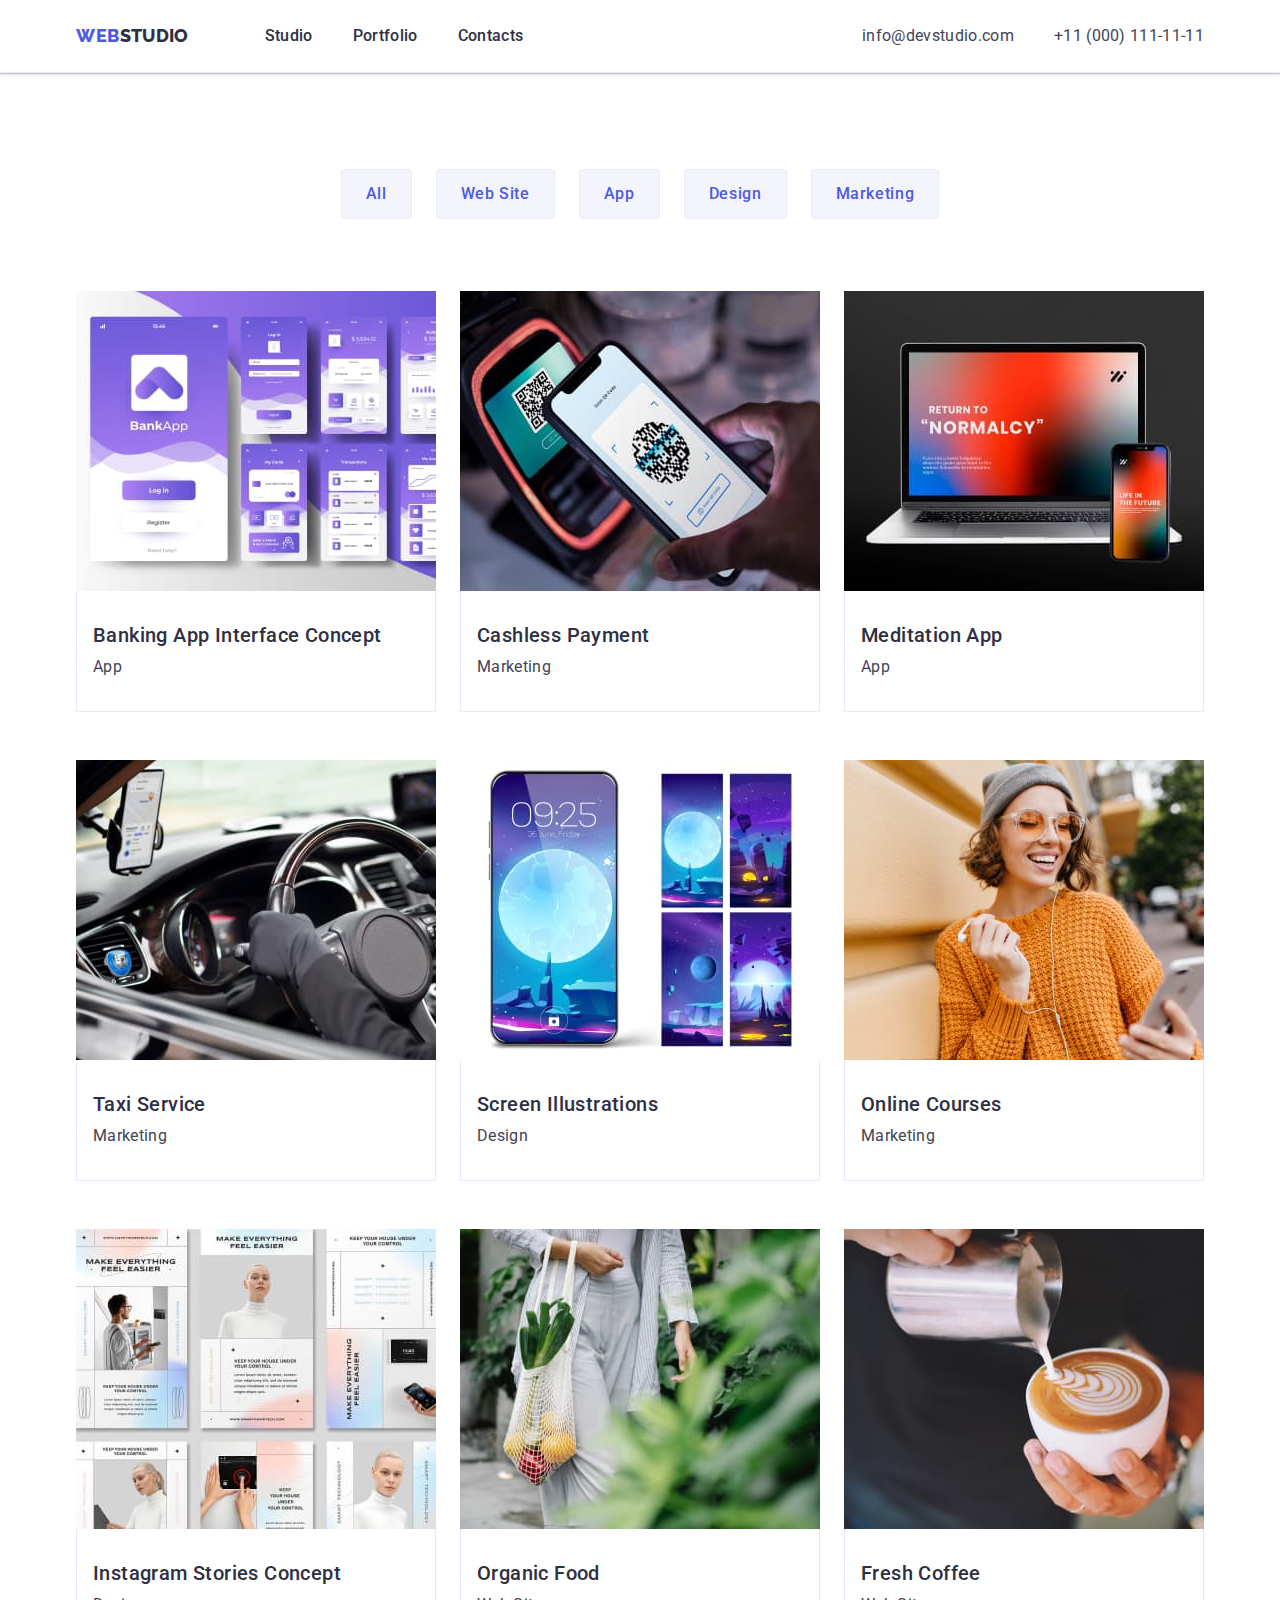
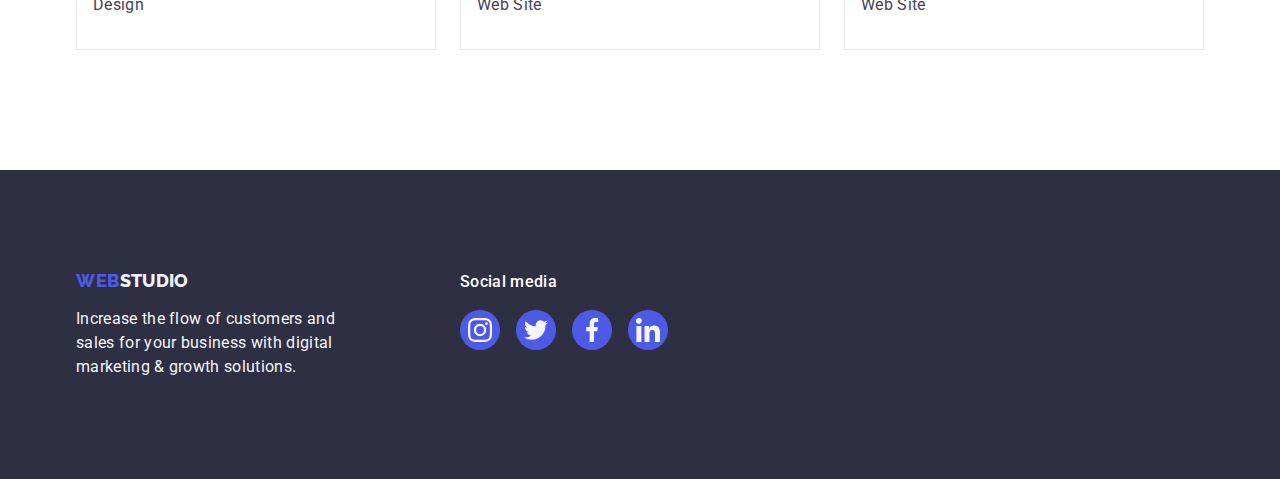
==== portfolio.html @ 87590212 "Initial commit" ====
<!DOCTYPE html>
<html lang="en">
  <head>
    <meta charset="UTF-8" />
    <meta http-equiv="X-UA-Compatible" content="IE=edge" />
    <meta name="viewport" content="width=device-width, initial-scale=1.0" />
    <title>Document</title>
    <!-- typografy -->
    <link rel="preconnect" href="https://fonts.googleapis.com" />
    <link rel="preconnect" href="https://fonts.gstatic.com" crossorigin />
    <link
      href="https://fonts.googleapis.com/css2?family=Raleway:wght@800&family=Roboto:wght@400;500;700&display=swap"
      rel="stylesheet"
    />
    <!-- styles -->
    <link
      href="https://cdn.jsdelivr.net/npm/modern-normalize@1.1.0/modern-normalize.min.css"
      rel="stylesheet"
    />
    <link rel="stylesheet" href="./css/styles.css" />
  </head>
  <!-- Body -->
  <body>
    <!-- Header -->
    <header class="header">
      <div class="container header-content">
        <nav class="header-content">
          <a class="link logo" href="./index.html"
            >Web<span class="logo-studio">Studio</span></a
          >

          <ul class="list menu">
            <li class="list-item">
              <a class="header-nav link" href="./index.html">Studio</a>
            </li>
            <li class="list-item">
              <a class="header-nav link" href="./portfolio.html">Portfolio</a>
            </li>
            <li class="list-item">
              <a class="header-nav link" href="">Contacts</a>
            </li>
          </ul>
        </nav>
        <address class="menu">
          <ul class="list menu">
            <li class="list-item">
              <a class="link link-address" href="mailto:info@devstudio.com"
                >info@devstudio.com</a
              >
            </li>
            <li class="list-item">
              <a class="link link-address" href="tel:+110001111111"
                >+11 (000) 111-11-11</a
              >
            </li>
          </ul>
        </address>
      </div>
    </header>

    <!-- Main content-->
    <main>
      <section class="section portfolio-section">
        <div class="container">
          <h1 class="hero-text visually-hidden">Portfolio</h1>

          <!-- buttons filters -->

          <ul class="list filter-btn-list">
            <li class="list-item">
              <button type="button" class="filter-btn">All</button>
            </li>
            <li class="list-item">
              <button type="button" class="filter-btn">Web Site</button>
            </li>
            <li class="list-item">
              <button type="button" class="filter-btn">App</button>
            </li>
            <li class="list-item">
              <button type="button" class="filter-btn">Design</button>
            </li>
            <li class="list-item">
              <button type="button" class="filter-btn">Marketing</button>
            </li>
          </ul>
          <!-- Portfolio cards -->
          <ul class="list portfolio-card-list">
            <li class="list-item project-cards">
              <a href="" class="link">
                <img
                  src="./images/portfolio_images/row1/img-1.jpg"
                  alt="some examples of interface of the app"
                />
                <div class="card-content card-content-portfolio">
                  <h2 class="hthird-text">Banking App Interface Concept</h2>
                  <p class="paragraph-txt">App</p>
                </div>
              </a>
            </li>
            <li class="list-item project-cards">
              <a href="" class="link">
                <img
                  src="./images/portfolio_images/row1/img-2.jpg"
                  alt="hand holding a phone near a terminal"
                />
                <div class="card-content card-content-portfolio">
                  <h2 class="hthird-text">Cashless Payment</h2>
                  <p class="paragraph-txt">Marketing</p>
                </div>
              </a>
            </li>
            <li class="list-item project-cards">
              <a href="" class="link">
                <img
                  src="./images/portfolio_images/row1/img-3.jpg"
                  alt="example of interface of the app on laptop and phone"
                />
                <div class="card-content card-content-portfolio">
                  <h2 class="hthird-text">Meditation App</h2>
                  <p class="paragraph-txt">App</p>
                </div>
              </a>
            </li>

            <li class="list-item project-cards">
              <a href="" class="link"
                ><img
                  src="./images/portfolio_images/row2/img-4.jpg"
                  alt="hand holding the steering wheel of the car"
                />
                <div class="card-content card-content-portfolio">
                  <h2 class="hthird-text">Taxi Service</h2>
                  <p class="paragraph-txt">Marketing</p>
                </div>
              </a>
            </li>

            <li class="list-item project-cards">
              <a href="" class="link"
                ><img
                  src="./images/portfolio_images/row2/img-5.jpg"
                  alt="phone screen with moon"
                />
                <div class="card-content card-content-portfolio">
                  <h2 class="hthird-text">Screen Illustrations</h2>
                  <p class="paragraph-txt">Design</p>
                </div>
              </a>
            </li>
            <li class="list-item project-cards">
              <a href="" class="link">
                <img
                  src="./images/portfolio_images/row2/img-6.jpg"
                  alt="girl watching course on phone and smiling"
                />
                <div class="card-content card-content-portfolio">
                  <h2 class="hthird-text">Online Courses</h2>
                  <p class="paragraph-txt">Marketing</p>
                </div>
              </a>
            </li>

            <li class="list-item project-cards">
              <a href="" class="link"
                ><img
                  src="./images/portfolio_images/row3/img-7.jpg"
                  alt="some examples of stories"
                />
                <div class="card-content card-content-portfolio">
                  <h2 class="hthird-text">Instagram Stories Concept</h2>
                  <p class="paragraph-txt">Design</p>
                </div>
              </a>
            </li>
            <li class="list-item project-cards">
              <a href="" class="link"
                ><img
                  src="./images/portfolio_images/row3/img-8.jpg"
                  alt="a bag with vegetables"
                />
                <div class="card-content card-content-portfolio">
                  <h2 class="hthird-text">Organic Food</h2>
                  <p class="paragraph-txt">Web Site</p>
                </div>
              </a>
            </li>
            <li class="list-item project-cards">
              <a href="" class="link"
                ><img
                  src="./images/portfolio_images/row3/img-9.jpg"
                  alt="process of latte art"
                />
                <div class="card-content card-content-portfolio">
                  <h2 class="hthird-text">Fresh Coffee</h2>
                  <p class="paragraph-txt">Web Site</p>
                </div>
              </a>
            </li>
          </ul>
        </div>
      </section>
    </main>

    <!-- footer -->
    <footer class="ft-properties">
      <div class="container">
        <div class="ft-description">
          <a class="link logo" href="./index.html"
            >Web<span class="logo-studio-sec">Studio</span></a
          >
          <p class="footer-text">
            Increase the flow of customers and sales for your business with
            digital marketing & growth solutions.
          </p>
        </div>
        <!-- soc media -->
        <div class="social-media">
          <p class="paragraph-txt">Social media</p>
          <ul class="soc-icons-list list">
            <li class="soc-icons-li-item">
              <a href="" class="soc-icons-item">
                <svg class="soc-icon" width="24" height="24">
                  <use href="./images/icon.svg#icon-instagram"></use>
                </svg>
              </a>
            </li>
            <li class="soc-icons-li-item">
              <a href="" class="soc-icons-item">
                <svg class="soc-icon" width="24" height="24">
                  <use href="./images/icon.svg#icon-twitter"></use>
                </svg>
              </a>
            </li>
            <li class="soc-icons-li-item">
              <a href="" class="soc-icons-item">
                <svg class="soc-icon" width="24" height="24">
                  <use href="./images/icon.svg#icon-facebook"></use>
                </svg>
              </a>
            </li>
            <li class="soc-icons-li-item">
              <a href="" class="soc-icons-item">
                <svg class="soc-icon" width="24" height="24">
                  <use href="./images/icon.svg#icon-linkedin"></use>
                </svg>
              </a>
            </li>
          </ul>
        </div>
      </div>
    </footer>
  </body>
</html>
---- css/styles.css ----
/*  General */  



h1, h2, h3, p {
        margin-top: 0;
        margin-bottom: 0;
}
ul,ol{
        margin-top: 0;
        margin-bottom: 0;
        padding-left: 0;
}

img{
        display: block;
}
 .container{
        width: 1158px;
        margin-left: auto;
        margin-right: auto;
        align-items: center;
        padding: 0 15px;
 } 

.section{
        padding-top: 120px;
        padding-bottom: 120px;
}
section:nth-child(3){
        padding-top: 0px;
}
button{
        cursor: pointer;

}
.visually-hidden {
        position: absolute;
        width: 1px;
        height: 1px;
        margin: -1px;
        border: 0;
        padding: 0;

        white-space: nowrap;
        clip-path: inset(100%);
        clip: rect(0 0 0 0);
        overflow: hidden;
}

:root{
/* .       COLORS */
--primary-brand: #4D5AE5;
--pressed-state: #404BBF;
--dark: #2E2F42;
--light: #F4F4FD;
--white-background:#FFFFFF;
--text: #434455;
--success: #31D0AA;
--subtle-text: #8E8F99;
--accent: #E7E9FC;
--modal-overlay: #2E2F42B2;
--modal-background:#FCFCFC;
}
body{
        font-family: "Roboto", sans-serif;
        font-size: 16px;
        color: var(--text);
        background-color: var(--white-background);
}
/* COMPONENTS */
.link{
text-decoration: none;
line-height: 1.5;
color: var(--primary-brand);
        letter-spacing: 0.02em;
}
.menu{
        gap: 40px;
        font-style: normal;
        margin-left: auto;
}
.list {
        list-style: none;
        display: flex;
        
}
.list-item{
background-color: var(--white-background);
}
.hsecond-text {
        font-style: normal;
        font-weight: 700;
        font-size: 36px;
        line-height: 1.1;
        text-align: center;
        letter-spacing: 0.02em;
        text-transform: capitalize;
        color: var(--dark);
        margin-bottom: 72px;
}
.hthird-text {
        font-style: normal;
        font-weight: 500;
        font-size: 20px;
        line-height: 1.2;
        letter-spacing: 0.02em;
        color: var(--dark);
        margin-bottom: 8px;
}
.card-content{
        padding-top: 32px;
        padding-bottom: 32px;
        
}
  /*  logo */
  .logo {
          font-family: 'Raleway', sans-serif;
          font-weight: 800;
          font-size: 18px;
          line-height: 1.17;
          letter-spacing: 0.03em;
          text-transform: uppercase;
          color: var(--primary-brand);
display: inline-block;
  }
  .ft-properties .logo{
        margin-bottom: 16px;
  }
.header .logo{
                margin-right: 76px;
  }

  .logo-studio {
          color: var(--dark);
                letter-spacing: 0.02em;
  }

  .logo-studio-sec {

          width: 71px;
          color: var(--light);
                letter-spacing: 0.02em;
  }

  /* /Logo */

/* HEADER */
        .header{
        box-sizing: border-box;
        border-bottom: 1px solid var(--accent);
        box-shadow: 0px 2px 1px rgba(46, 47, 66, 0.08), 0px 1px 1px rgba(46, 47, 66, 0.16), 0px 1px 6px rgba(46, 47, 66, 0.08);
        
        }
.header-content{
        display: flex;
        flex-direction: row;
        align-items: center;
    
}


.header-nav {
        display: block;
        font-weight: 500;
        color: var(--dark);
        line-height: 1.5;
        letter-spacing: 0.02em;
        padding: 24px 0;
}
.header-nav:hover,
.header-nav:focus {
        color: var(--pressed-state);
}
.link-address {
        letter-spacing: 0.02em;
        color: var(--text);
        display: block;
                padding: 24px 0;

}


.link-address:hover,
.link-address:focus {
       
        color: var(--pressed-state);
}
.header-items{
        display: flex;
        flex-direction: row;
}
/* FOOTER */
.ft-properties {
        background-color: var(--dark);
        padding-top: 100px;
        padding-bottom: 100px;
}
.ft-properties .paragraph-txt{
        font-weight: 500;
        color: var(--white-background);
        margin-bottom: 16px;
}
.ft-properties .soc-icons-list{
        gap: 16px;
}
/* .ft-description{
        margin-right: 120px;
} */
.ft-properties .container{
        display: flex;
        gap: 120px;
        align-items: baseline;
}
.footer-text {
        line-height: 1.5;
        color: var(--light);
        letter-spacing: 0.02em;
        width: 264px;
}
.social-media .hthird-text{
        margin-bottom: 16px;
        color: var(--white-background);
}

/* /FOOTER */
/*  */
/*  */
/* MAIN INDEX */
/* hero */
.hero-section {
        background: var(--dark);
        height: 600px;
        padding-top: 188px;
        padding-bottom: 188px;
        background-size: cover;
        background-image: linear-gradient(rgba(46, 47, 66, 0.7), rgba(46, 47, 66, 0.7)), url(../images/hero-background.jpg);
        background-position: center;
        background-repeat: no-repeat;
        max-width: 1440px;
        margin-left: auto;
        margin-right: auto;
}

.hero-text {
        max-width: 496px;
        font-weight: 700;
        font-size: 56px;
        line-height: 1.07;
        text-align: center;
        color: var(--white-background);
        letter-spacing: 0.02em;
        
        margin-bottom: 48px;
        margin-left: auto;
        margin-right: auto;
}

.our-team-section {
        background-color: var(--light);
}
.order-service-bt {
        border: none;
        min-width: 169px;
        height: 56px;
        font-family: inherit;
        font-weight: 500;
        color: var(--white-background);
        background-color: var(--primary-brand);
        box-shadow: 0px 4px 4px rgba(0, 0, 0, 0.15);
        border-radius: 4px;
        font-size: 16px;
        line-height: 1.5;
        letter-spacing: 0.04em;
        cursor: pointer;
                display: block;
                flex-direction: row;
                align-items: flex-start;
        padding: 16px 32px;
margin-left: auto;
        margin-right: auto;}

.order-service-bt:hover,
.order-service-bt:focus {
     
        background-color: var(--pressed-state);
}
/* hero */
/* 1 sec */

.first-sec-content{
        display: flex;
                gap: 24px;
}
.first-sec-content-item{
       width: 264px; 
}

/* 1 sec */
/* 2 sec */
.icon-container{
        width: 264px;
        height: 112px;
        display: flex;
        border-radius: 4px;
        justify-content: center;
        align-items: center;
        background-color: var(--light);
        margin-bottom: 8px;
}
.second-sec-content{
        gap: 24px;
        
}
/* 3sec */
.third-sec-content{
        gap: 24px;
}
.card-index{
        border-radius: 0px 0px 4px 4px;

        text-align: center;
        padding: 32px 0;
       
}
.li-card-index{
                width: calc((100% - 72px) / 4);
                box-shadow: 0px 1px 6px rgba(46, 47, 66, 0.08),
                                0px 1px 1px rgba(46, 47, 66, 0.16),
                                0px 2px 1px rgba(46, 47, 66, 0.08);
                        border-radius: 0px 0px 4px 4px;
}
.card-index>.paragraph-txt{
                margin-bottom: 8px;
}
.soc-icon{
        fill: var(--light);
}
.soc-icons-list{
        display: flex;
        gap: 24px;
        justify-content: center;
}
.soc-icons-item{
        display: flex;
        width: 40px;
        height: 40px;
        border-radius: 50%;
        background-color: var(--primary-brand);
        justify-content: center;
        align-items: center;

}

.soc-icons-item:hover,
.soc-icons-item:focus{
                background-color: var(--pressed-state);
}
.soc-icons-li-item{

}
.social-media .soc-icons-item:hover,
.social-media .soc-icons-item:focus{
        background-color: var(--success);
}

/* Customers */
.customers-list{ 
        display: flex;
        justify-content: center;       
        gap: 24px;
}
.customers-list-link{
        
        display: flex;
        justify-content: center;
        align-items: center;
        width: 168px;
        height: 88px;
        border: 1px solid var(--subtle-text);
        border-radius: 4px;
color: var(--subtle-text);
}
.customer-icon{
        fill: currentColor;
}
.customers-list-link:hover,
.customers-list-link:focus{
        border-color: var(--pressed-state);
        color: var(--pressed-state);
}
.customers-list-link:hover .customer-icon,
.customers-list-link:focus .customer-icon {
        fill: var(--pressed-state);
}

/* /MAIN INDEX */
/* MAIN PORTFOLIO */
.portfolio-section{
        padding-top: 96px;
                padding-bottom: 120px;
}
.filter-btn {
  
        background-color: var(--light);
        border-radius: 4px;
        font-family: inherit;
        font-weight: 500;
        font-size: 16px;
        line-height: 1.5;
        letter-spacing: 0.04em;
        color: var(--primary-brand);
        cursor: pointer;
        padding-top: 12px;
         padding-bottom: 12px;
         padding-left: 24px;
          padding-right: 24px;
        border: 1px solid var(--accent);
}

.filter-btn:hover,
.filter-btn:focus {
        background-color: var(--pressed-state);
        box-shadow: 0px 3px 1px rgba(0, 0, 0, 0.1), 0px 2px 1px rgba(0, 0, 0, 0.08), 0px 2px 2px rgba(0, 0, 0, 0.12);
        color: var(--white-background);
        border: 1px solid transparent;
}
.filter-btn-list{
     justify-content: center;
 margin-bottom: 72px;
 margin-left: auto;
 margin-right: auto;
gap: 24px;

}
.paragraph-txt{
        font-size: 16px;
        line-height: 1.5;
        letter-spacing: 0.02em;
        color: var(--text);
}
.portfolio-card-list{
        flex-wrap: wrap;
        column-gap: 24px;
        row-gap: 48px;
}

.project-cards > .link:hover
{
box-shadow: 0px 1px 6px rgba(46, 47, 66, 0.08), 0px 1px 1px rgba(46, 47, 66, 0.16), 0px 2px 1px rgba(46, 47, 66, 0.08);
}

.project-cards > .link:focus{
box-shadow: 0px 1px 6px rgba(46, 47, 66, 0.08), 0px 1px 1px rgba(46, 47, 66, 0.16), 0px 2px 1px rgba(46, 47, 66, 0.08);
}
.project-cards .link{
        display: block;
}
.card-content-portfolio{
        padding: 32px 16px;
        border: 1px solid var(--accent);
                border-top: none;

}
/* /MAIN PORTFOLIO */
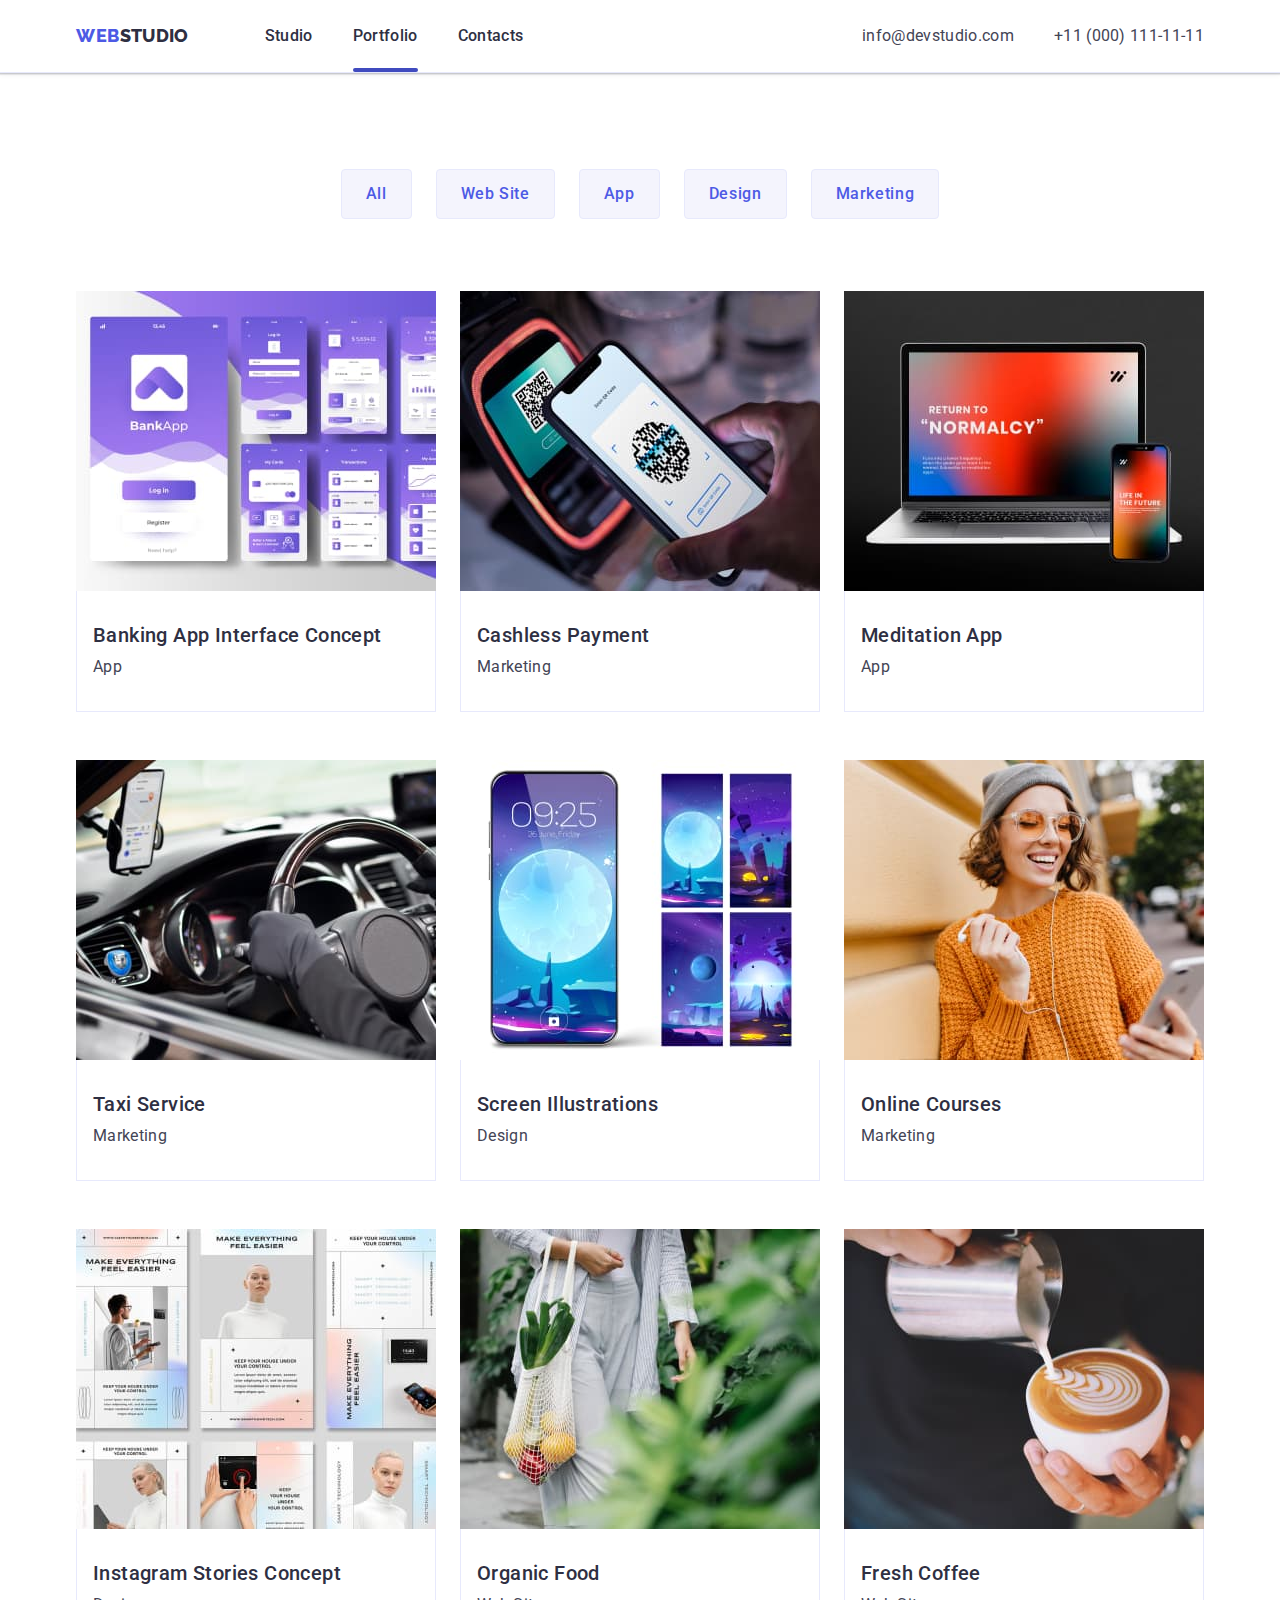
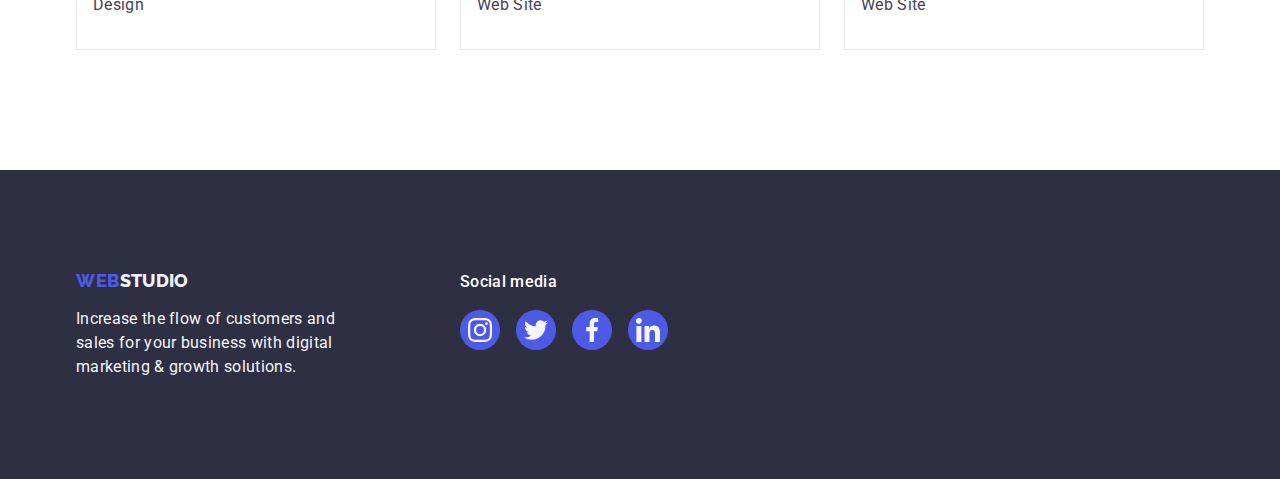
==== commit 5ac3cc65: "added decorative to header and transitions for hover focus" ====
--- a/portfolio.html
+++ b/portfolio.html
@@ -34,7 +34,9 @@
               <a class="header-nav link" href="./index.html">Studio</a>
             </li>
             <li class="list-item">
-              <a class="header-nav link" href="./portfolio.html">Portfolio</a>
+              <a class="header-nav link current" href="./portfolio.html"
+                >Portfolio</a
+              >
             </li>
             <li class="list-item">
               <a class="header-nav link" href="">Contacts</a>
--- a/css/styles.css
+++ b/css/styles.css
@@ -76,6 +76,7 @@
         letter-spacing: 0.02em;
 }
 .menu{
+        
         gap: 40px;
         font-style: normal;
         margin-left: auto;
@@ -146,6 +147,24 @@
   /* /Logo */
 
 /* HEADER */
+.current{
+        position: relative;
+}
+.current::after{
+        content: '';
+        background-color: var(--pressed-state);
+        width: 100%;
+        height: 4px;
+        border-radius: 2px;
+
+        display: block;
+        
+        position: absolute;
+        left: 0px;
+        bottom: 0;
+
+}
+
         .header{
         box-sizing: border-box;
         border-bottom: 1px solid var(--accent);
@@ -161,6 +180,7 @@
 
 
 .header-nav {
+        
         display: block;
         font-weight: 500;
         color: var(--dark);
@@ -171,7 +191,11 @@
 .header-nav:hover,
 .header-nav:focus {
         color: var(--pressed-state);
-}
+        transition-property: color;
+        transition-duration: 250ms;
+        transition-timing-function: cubic-bezier(0.4, 0, 0.2, 1);
+}
+
 .link-address {
         letter-spacing: 0.02em;
         color: var(--text);
@@ -284,6 +308,9 @@
 .order-service-bt:focus {
      
         background-color: var(--pressed-state);
+        transition-property: background-color;
+                transition-duration: 250ms;
+                transition-timing-function: cubic-bezier(0.4, 0, 0.2, 1);
 }
 /* hero */
 /* 1 sec */
@@ -355,6 +382,9 @@
 .soc-icons-item:hover,
 .soc-icons-item:focus{
                 background-color: var(--pressed-state);
+                transition-property: background-color;
+                        transition-duration: 250ms;
+                        transition-timing-function: cubic-bezier(0.4, 0, 0.2, 1);
 }
 .soc-icons-li-item{
 
@@ -362,6 +392,9 @@
 .social-media .soc-icons-item:hover,
 .social-media .soc-icons-item:focus{
         background-color: var(--success);
+        transition-property: background-color;
+                transition-duration: 250ms;
+                transition-timing-function: cubic-bezier(0.4, 0, 0.2, 1);
 }
 
 /* Customers */
@@ -388,10 +421,16 @@
 .customers-list-link:focus{
         border-color: var(--pressed-state);
         color: var(--pressed-state);
+        transition-property: border-color color;
+                transition-duration: 250ms;
+                transition-timing-function: cubic-bezier(0.4, 0, 0.2, 1);
 }
 .customers-list-link:hover .customer-icon,
 .customers-list-link:focus .customer-icon {
         fill: var(--pressed-state);
+        transition-property: fill;
+                transition-duration: 250ms;
+                transition-timing-function: cubic-bezier(0.4, 0, 0.2, 1);
 }
 
 /* /MAIN INDEX */
@@ -424,6 +463,10 @@
         box-shadow: 0px 3px 1px rgba(0, 0, 0, 0.1), 0px 2px 1px rgba(0, 0, 0, 0.08), 0px 2px 2px rgba(0, 0, 0, 0.12);
         color: var(--white-background);
         border: 1px solid transparent;
+
+        transition-property: background-color color box-shadow border;
+                transition-duration: 250ms;
+                transition-timing-function: cubic-bezier(0.4, 0, 0.2, 1);
 }
 .filter-btn-list{
      justify-content: center;
@@ -447,7 +490,10 @@
 
 .project-cards > .link:hover
 {
-box-shadow: 0px 1px 6px rgba(46, 47, 66, 0.08), 0px 1px 1px rgba(46, 47, 66, 0.16), 0px 2px 1px rgba(46, 47, 66, 0.08);
+        box-shadow: 0px 1px 6px rgba(46, 47, 66, 0.08), 0px 1px 1px rgba(46, 47, 66, 0.16), 0px 2px 1px rgba(46, 47, 66, 0.08);
+        transition-property: box-shadow;
+                transition-duration: 250ms;
+                transition-timing-function: cubic-bezier(0.4, 0, 0.2, 1);
 }
 
 .project-cards > .link:focus{
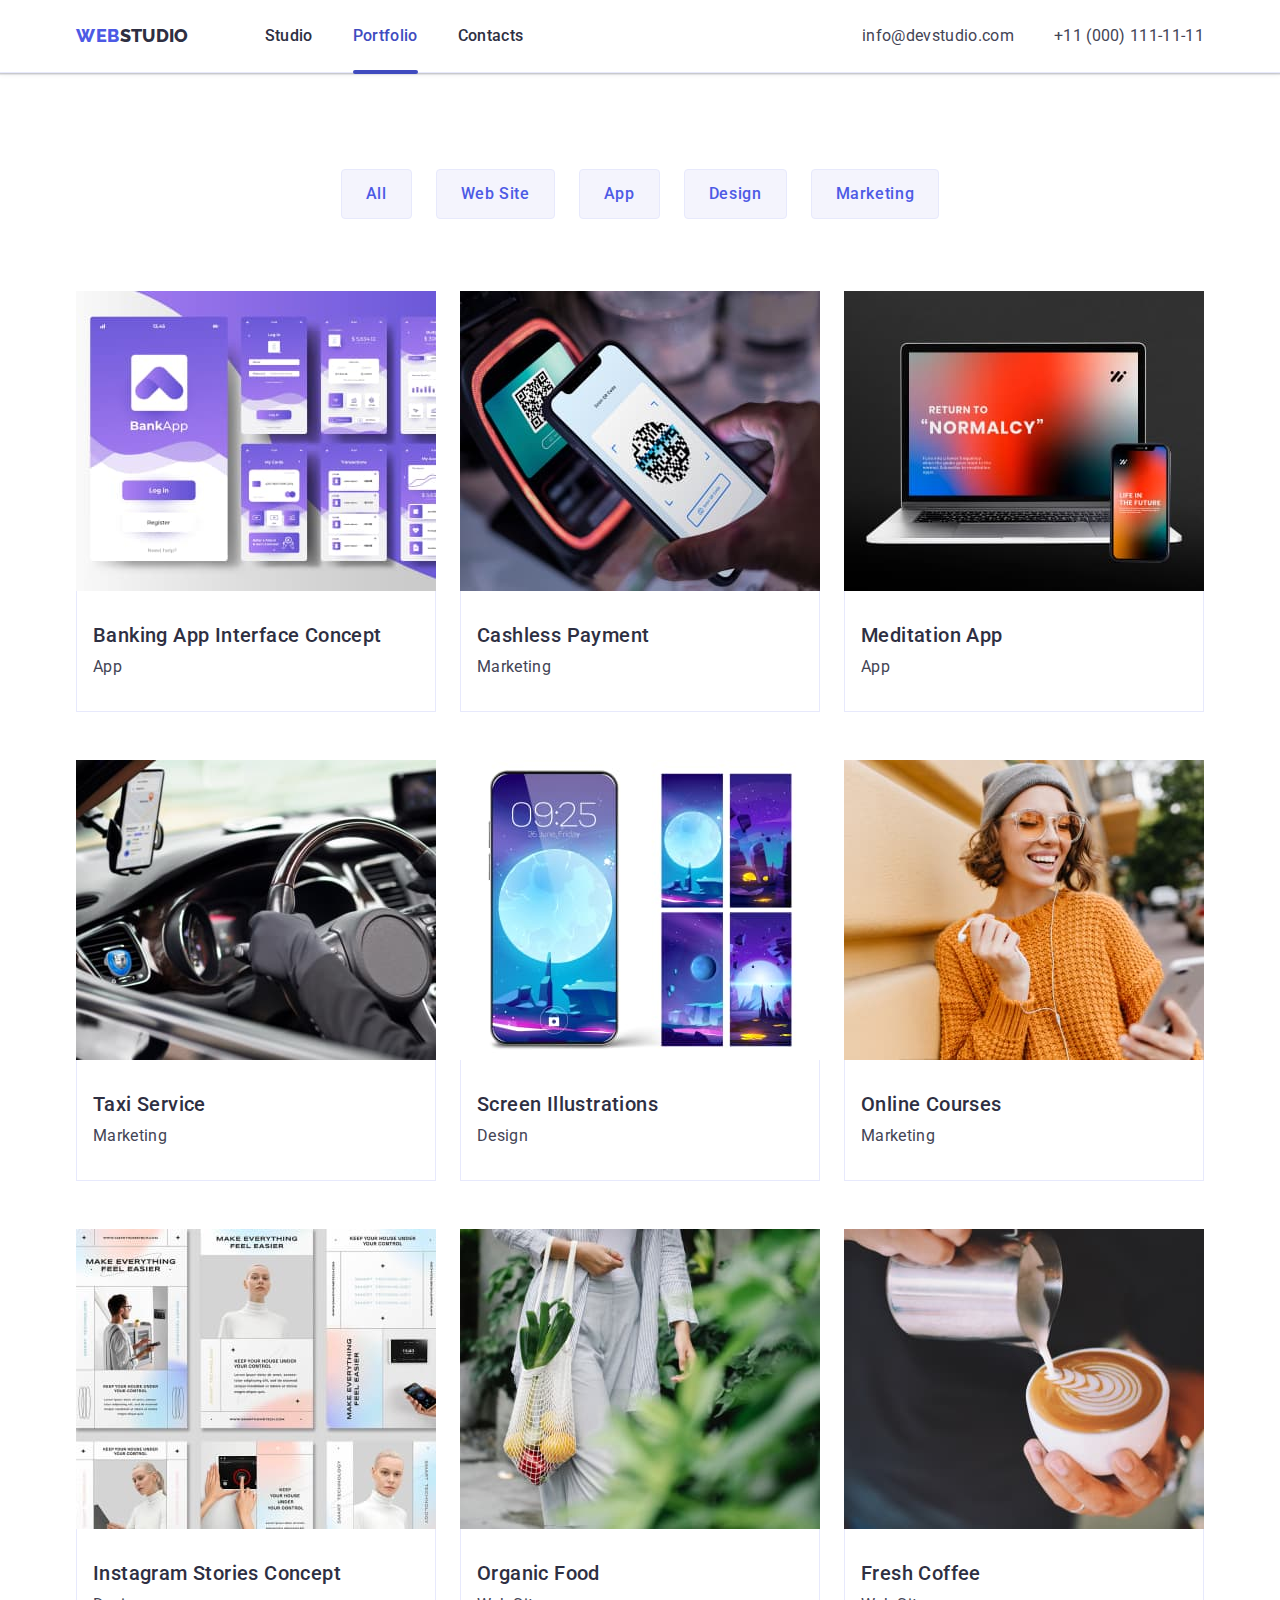
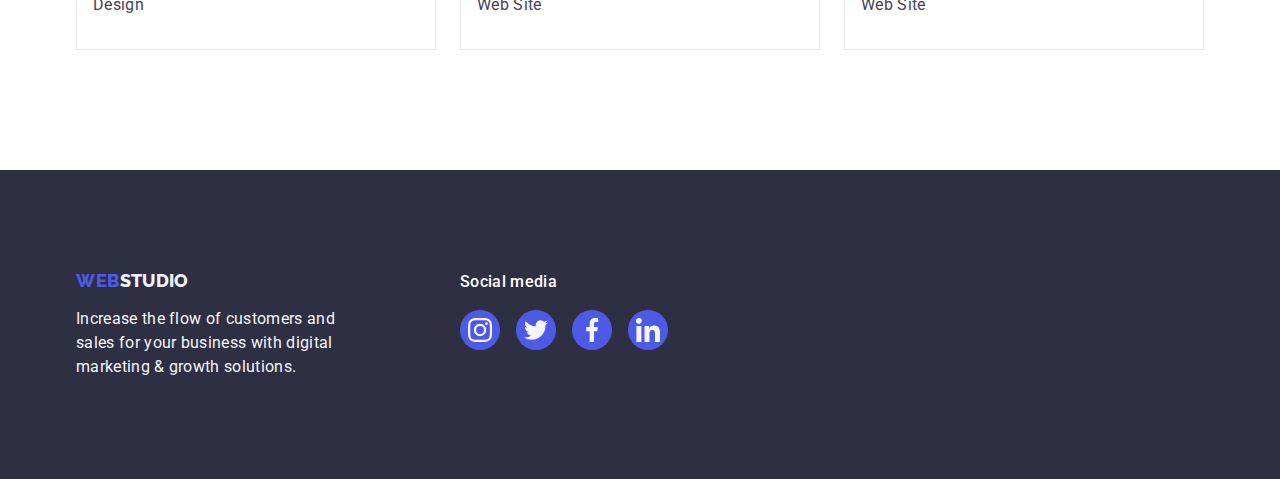
==== commit 698b85f6: "sum" ====
--- a/portfolio.html
+++ b/portfolio.html
@@ -34,8 +34,8 @@
               <a class="header-nav link" href="./index.html">Studio</a>
             </li>
             <li class="list-item">
-              <a class="header-nav link current" href="./portfolio.html"
-                >Portfolio</a
+              <a class="header-nav link " href="./portfolio.html"
+                ><span class="current current-txt">Portfolio</span></a
               >
             </li>
             <li class="list-item">
@@ -89,34 +89,65 @@
           <ul class="list portfolio-card-list">
             <li class="list-item project-cards">
               <a href="" class="link">
-                <img
-                  src="./images/portfolio_images/row1/img-1.jpg"
-                  alt="some examples of interface of the app"
-                />
+                <div class="card-box">
+                  <img
+                    src="./images/portfolio_images/row1/img-1.jpg"
+                    alt="some examples of interface of the app"
+                  />
+                  <div class="overlay">
+                    <p class="overlay-label">
+                      14 Stylish and User-Friendly App Design Concepts · Task
+                      Manager App · Calorie Tracker App · Exotic Fruit Ecommerce
+                      App · Cloud Storage App
+                    </p>
+                  </div>
+                </div>
+
                 <div class="card-content card-content-portfolio">
                   <h2 class="hthird-text">Banking App Interface Concept</h2>
                   <p class="paragraph-txt">App</p>
                 </div>
               </a>
             </li>
-            <li class="list-item project-cards">
-              <a href="" class="link">
-                <img
-                  src="./images/portfolio_images/row1/img-2.jpg"
-                  alt="hand holding a phone near a terminal"
-                />
+
+            <li class="list-item project-cards">
+              <a href="" class="link">
+                <div class="card-box">
+                  <img
+                    src="./images/portfolio_images/row1/img-2.jpg"
+                    alt="hand holding a phone near a terminal"
+                  />
+                  <div class="overlay">
+                    <p class="overlay-label">
+                      14 Stylish and User-Friendly App Design Concepts · Task
+                      Manager App · Calorie Tracker App · Exotic Fruit Ecommerce
+                      App · Cloud Storage App
+                    </p>
+                  </div>
+                </div>
+
                 <div class="card-content card-content-portfolio">
                   <h2 class="hthird-text">Cashless Payment</h2>
                   <p class="paragraph-txt">Marketing</p>
                 </div>
               </a>
             </li>
-            <li class="list-item project-cards">
-              <a href="" class="link">
-                <img
-                  src="./images/portfolio_images/row1/img-3.jpg"
-                  alt="example of interface of the app on laptop and phone"
-                />
+
+            <li class="list-item project-cards">
+              <a href="" class="link">
+                <div class="card-box">
+                  <img
+                    src="./images/portfolio_images/row1/img-3.jpg"
+                    alt="example of interface of the app on laptop and phone"
+                  />
+                  <div class="overlay">
+                    <p class="overlay-label">
+                      14 Stylish and User-Friendly App Design Concepts · Task
+                      Manager App · Calorie Tracker App · Exotic Fruit Ecommerce
+                      App · Cloud Storage App
+                    </p>
+                  </div>
+                </div>
                 <div class="card-content card-content-portfolio">
                   <h2 class="hthird-text">Meditation App</h2>
                   <p class="paragraph-txt">App</p>
@@ -125,11 +156,21 @@
             </li>
 
             <li class="list-item project-cards">
-              <a href="" class="link"
-                ><img
-                  src="./images/portfolio_images/row2/img-4.jpg"
-                  alt="hand holding the steering wheel of the car"
-                />
+              <a href="" class="link">
+                <div class="card-box">
+                  <img
+                    src="./images/portfolio_images/row2/img-4.jpg"
+                    alt="hand holding the steering wheel of the car"
+                  />
+                  <div class="overlay">
+                    <p class="overlay-label">
+                      14 Stylish and User-Friendly App Design Concepts · Task
+                      Manager App · Calorie Tracker App · Exotic Fruit Ecommerce
+                      App · Cloud Storage App
+                    </p>
+                  </div>
+                </div>
+
                 <div class="card-content card-content-portfolio">
                   <h2 class="hthird-text">Taxi Service</h2>
                   <p class="paragraph-txt">Marketing</p>
@@ -138,23 +179,44 @@
             </li>
 
             <li class="list-item project-cards">
-              <a href="" class="link"
-                ><img
-                  src="./images/portfolio_images/row2/img-5.jpg"
-                  alt="phone screen with moon"
-                />
+              <a href="" class="link">
+                <div class="card-box">
+                  <img
+                    src="./images/portfolio_images/row2/img-5.jpg"
+                    alt="phone screen with moon"
+                  />
+                  <div class="overlay">
+                    <p class="overlay-label">
+                      14 Stylish and User-Friendly App Design Concepts · Task
+                      Manager App · Calorie Tracker App · Exotic Fruit Ecommerce
+                      App · Cloud Storage App
+                    </p>
+                  </div>
+                </div>
+
                 <div class="card-content card-content-portfolio">
                   <h2 class="hthird-text">Screen Illustrations</h2>
                   <p class="paragraph-txt">Design</p>
                 </div>
               </a>
             </li>
-            <li class="list-item project-cards">
-              <a href="" class="link">
-                <img
-                  src="./images/portfolio_images/row2/img-6.jpg"
-                  alt="girl watching course on phone and smiling"
-                />
+
+            <li class="list-item project-cards">
+              <a href="" class="link">
+                <div class="card-box">
+                  <img
+                    src="./images/portfolio_images/row2/img-6.jpg"
+                    alt="girl watching course on phone and smiling"
+                  />
+                  <div class="overlay">
+                    <p class="overlay-label">
+                      14 Stylish and User-Friendly App Design Concepts · Task
+                      Manager App · Calorie Tracker App · Exotic Fruit Ecommerce
+                      App · Cloud Storage App
+                    </p>
+                  </div>
+                </div>
+
                 <div class="card-content card-content-portfolio">
                   <h2 class="hthird-text">Online Courses</h2>
                   <p class="paragraph-txt">Marketing</p>
@@ -163,35 +225,67 @@
             </li>
 
             <li class="list-item project-cards">
-              <a href="" class="link"
-                ><img
-                  src="./images/portfolio_images/row3/img-7.jpg"
-                  alt="some examples of stories"
-                />
+              <a href="" class="link">
+                <div class="card-box">
+                  <img
+                    src="./images/portfolio_images/row3/img-7.jpg"
+                    alt="some examples of stories"
+                  />
+                  <div class="overlay">
+                    <p class="overlay-label">
+                      14 Stylish and User-Friendly App Design Concepts · Task
+                      Manager App · Calorie Tracker App · Exotic Fruit Ecommerce
+                      App · Cloud Storage App
+                    </p>
+                  </div>
+                </div>
+
                 <div class="card-content card-content-portfolio">
                   <h2 class="hthird-text">Instagram Stories Concept</h2>
                   <p class="paragraph-txt">Design</p>
                 </div>
               </a>
             </li>
-            <li class="list-item project-cards">
-              <a href="" class="link"
-                ><img
-                  src="./images/portfolio_images/row3/img-8.jpg"
-                  alt="a bag with vegetables"
-                />
+
+            <li class="list-item project-cards">
+              <a href="" class="link">
+                <div class="card-box">
+                  <img
+                    src="./images/portfolio_images/row3/img-8.jpg"
+                    alt="a bag with vegetables"
+                  />
+                  <div class="overlay">
+                    <p class="overlay-label">
+                      14 Stylish and User-Friendly App Design Concepts · Task
+                      Manager App · Calorie Tracker App · Exotic Fruit Ecommerce
+                      App · Cloud Storage App
+                    </p>
+                  </div>
+                </div>
+
                 <div class="card-content card-content-portfolio">
                   <h2 class="hthird-text">Organic Food</h2>
                   <p class="paragraph-txt">Web Site</p>
                 </div>
               </a>
             </li>
-            <li class="list-item project-cards">
-              <a href="" class="link"
-                ><img
-                  src="./images/portfolio_images/row3/img-9.jpg"
-                  alt="process of latte art"
-                />
+
+            <li class="list-item project-cards">
+              <a href="" class="link">
+                <div class="card-box">
+                  <img
+                    src="./images/portfolio_images/row3/img-9.jpg"
+                    alt="process of latte art"
+                  />
+                  <div class="overlay">
+                    <p class="overlay-label">
+                      14 Stylish and User-Friendly App Design Concepts · Task
+                      Manager App · Calorie Tracker App · Exotic Fruit Ecommerce
+                      App · Cloud Storage App
+                    </p>
+                  </div>
+                </div>
+
                 <div class="card-content card-content-portfolio">
                   <h2 class="hthird-text">Fresh Coffee</h2>
                   <p class="paragraph-txt">Web Site</p>
--- a/css/styles.css
+++ b/css/styles.css
@@ -34,7 +34,7 @@
         cursor: pointer;
 
 }
-.visually-hidden {
+.visually-hidden  {
         position: absolute;
         width: 1px;
         height: 1px;
@@ -47,7 +47,11 @@
         clip: rect(0 0 0 0);
         overflow: hidden;
 }
-
+.is-hidden{
+        visibility: hidden;
+        opacity: 0;
+        pointer-events: none;
+}
 :root{
 /* .       COLORS */
 --primary-brand: #4D5AE5;
@@ -61,7 +65,12 @@
 --accent: #E7E9FC;
 --modal-overlay: #2E2F42B2;
 --modal-background:#FCFCFC;
-}
+
+/* ANIMATION */
+--anim-slow:  250ms cubic-bezier(0.4, 0, 0.2, 1);
+        
+}
+
 body{
         font-family: "Roboto", sans-serif;
         font-size: 16px;
@@ -71,9 +80,7 @@
 /* COMPONENTS */
 .link{
 text-decoration: none;
-line-height: 1.5;
-color: var(--primary-brand);
-        letter-spacing: 0.02em;
+
 }
 .menu{
         
@@ -149,7 +156,13 @@
 /* HEADER */
 .current{
         position: relative;
-}
+
+}
+
+.current-txt{
+        color: var(--pressed-state);
+}
+
 .current::after{
         content: '';
         background-color: var(--pressed-state);
@@ -161,11 +174,12 @@
         
         position: absolute;
         left: 0px;
-        bottom: 0;
+        top: 44px;
 
 }
 
         .header{
+                
         box-sizing: border-box;
         border-bottom: 1px solid var(--accent);
         box-shadow: 0px 2px 1px rgba(46, 47, 66, 0.08), 0px 1px 1px rgba(46, 47, 66, 0.16), 0px 1px 6px rgba(46, 47, 66, 0.08);
@@ -187,13 +201,13 @@
         line-height: 1.5;
         letter-spacing: 0.02em;
         padding: 24px 0;
+        transition: color var(--anim-slow);
+
 }
 .header-nav:hover,
 .header-nav:focus {
         color: var(--pressed-state);
-        transition-property: color;
-        transition-duration: 250ms;
-        transition-timing-function: cubic-bezier(0.4, 0, 0.2, 1);
+       
 }
 
 .link-address {
@@ -248,6 +262,72 @@
 }
 
 /* /FOOTER */
+
+/* MODAL */
+.backdrop{
+        position: fixed;
+        top: 0;
+        left: 0;
+        right: 0;
+        bottom: 0;
+
+        background-color: rgba(46, 47, 66, 0.4);
+        z-index: 100;
+
+        transition: var(--anim-slow);
+}
+.modal{
+        position: absolute;
+        top: calc(50% );
+        left: calc(50% );
+        transform: translate(-50%, -50%);
+        width: 408px;
+        min-height: 584px;
+        padding: 24px;
+
+        background-color: var(--modal-background);
+        box-shadow: 0px 1px 1px rgba(0, 0, 0, 0.14), 0px 1px 3px rgba(0, 0, 0, 0.12), 0px 2px 1px rgba(0, 0, 0, 0.2);
+        border-radius: 4px;
+}
+.modal-btn{ 
+        position: absolute;
+        right: 31px;
+        display: flex;
+        margin-left: auto;
+
+        box-sizing: border-box;
+        border-radius: 50%;
+
+        background: var(--accent);
+        border: 1px solid rgba(0, 0, 0, 0.1);
+
+        padding: 7px;
+     
+        cursor: pointer;
+        transition: background-color var(--anim-slow);
+
+}
+.modal-btn:hover,
+.modal-btn:focus{
+        background-color: var(--pressed-state);
+}
+
+.modal-icon{
+        fill: var(--modal-overlay);
+        width: 100%;
+        height: 100%;
+        transition: fill var(--anim-slow);
+
+}
+
+.modal-btn:hover .modal-icon,
+.modal-btn:focus .modal-icon
+{
+        fill: var(--white-background);
+
+}
+
+/* /Modal */
 /*  */
 /*  */
 /* MAIN INDEX */
@@ -302,15 +382,17 @@
                 align-items: flex-start;
         padding: 16px 32px;
 margin-left: auto;
-        margin-right: auto;}
+        margin-right: auto;
+        transition: background-color var(--anim-slow);
+
+}
+        
 
 .order-service-bt:hover,
 .order-service-bt:focus {
      
         background-color: var(--pressed-state);
-        transition-property: background-color;
-                transition-duration: 250ms;
-                transition-timing-function: cubic-bezier(0.4, 0, 0.2, 1);
+               
 }
 /* hero */
 /* 1 sec */
@@ -376,25 +458,23 @@
         background-color: var(--primary-brand);
         justify-content: center;
         align-items: center;
+        transition: background-color var(--anim-slow);
+
 
 }
 
 .soc-icons-item:hover,
 .soc-icons-item:focus{
                 background-color: var(--pressed-state);
-                transition-property: background-color;
-                        transition-duration: 250ms;
-                        transition-timing-function: cubic-bezier(0.4, 0, 0.2, 1);
 }
 .soc-icons-li-item{
 
 }
+
 .social-media .soc-icons-item:hover,
 .social-media .soc-icons-item:focus{
         background-color: var(--success);
-        transition-property: background-color;
-                transition-duration: 250ms;
-                transition-timing-function: cubic-bezier(0.4, 0, 0.2, 1);
+                
 }
 
 /* Customers */
@@ -410,27 +490,33 @@
         align-items: center;
         width: 168px;
         height: 88px;
-        border: 1px solid var(--subtle-text);
+        border: 1px solid;
+        border-color: var(--subtle-text);
         border-radius: 4px;
-color: var(--subtle-text);
+        color: var(--subtle-text);
+
+
+        transition-property: border-color, color;
+                transition-duration: 250ms;
+                transition-timing-function: cubic-bezier(0.4, 0, 0.2, 1);
+       
 }
 .customer-icon{
-        fill: currentColor;
+        fill: var(--subtle-text);
+        transition-property: fill;
+                transition-duration: 250ms;
+                transition-timing-function: cubic-bezier(0.4, 0, 0.2, 1);
 }
 .customers-list-link:hover,
 .customers-list-link:focus{
         border-color: var(--pressed-state);
         color: var(--pressed-state);
-        transition-property: border-color color;
-                transition-duration: 250ms;
-                transition-timing-function: cubic-bezier(0.4, 0, 0.2, 1);
+        
 }
 .customers-list-link:hover .customer-icon,
 .customers-list-link:focus .customer-icon {
         fill: var(--pressed-state);
-        transition-property: fill;
-                transition-duration: 250ms;
-                transition-timing-function: cubic-bezier(0.4, 0, 0.2, 1);
+        
 }
 
 /* /MAIN INDEX */
@@ -455,6 +541,10 @@
          padding-left: 24px;
           padding-right: 24px;
         border: 1px solid var(--accent);
+
+        transition-property: background-color, color, box-shadow, border;
+        transition-duration: 250ms;
+        transition-timing-function: cubic-bezier(0.4, 0, 0.2, 1);
 }
 
 .filter-btn:hover,
@@ -464,9 +554,7 @@
         color: var(--white-background);
         border: 1px solid transparent;
 
-        transition-property: background-color color box-shadow border;
-                transition-duration: 250ms;
-                transition-timing-function: cubic-bezier(0.4, 0, 0.2, 1);
+       
 }
 .filter-btn-list{
      justify-content: center;
@@ -488,24 +576,56 @@
         row-gap: 48px;
 }
 
-.project-cards > .link:hover
+.project-cards > .link:hover,
+.project-cards>.link:focus
 {
         box-shadow: 0px 1px 6px rgba(46, 47, 66, 0.08), 0px 1px 1px rgba(46, 47, 66, 0.16), 0px 2px 1px rgba(46, 47, 66, 0.08);
-        transition-property: box-shadow;
-                transition-duration: 250ms;
-                transition-timing-function: cubic-bezier(0.4, 0, 0.2, 1);
-}
-
-.project-cards > .link:focus{
-box-shadow: 0px 1px 6px rgba(46, 47, 66, 0.08), 0px 1px 1px rgba(46, 47, 66, 0.16), 0px 2px 1px rgba(46, 47, 66, 0.08);
-}
+                
+}
+
+
 .project-cards .link{
         display: block;
+        transition: box-shadow var(--anim-slow);
+
 }
 .card-content-portfolio{
         padding: 32px 16px;
         border: 1px solid var(--accent);
                 border-top: none;
 
+                
+}
+
+.project-cards>.link:hover .overlay,
+.project-cards>.link:focus .overlay{
+        transform: translateY(0);
+}
+.card-box{
+        overflow: hidden;
+        position: relative;
+}
+.overlay-label{
+        color: var(--modal-background);
+     
+
+        
+}
+.overlay{
+        position: absolute;
+        top: 0;
+        left: 0;
+        transform: translateY(100%);
+        
+        padding-top: 40px;
+        padding-left: 32px;
+        padding-right: 32px;
+
+        width: 100%;
+        height: 100%;        
+
+        background-color: var(--primary-brand);
+
+        transition: transform var(--anim-slow);
 }
 /* /MAIN PORTFOLIO */